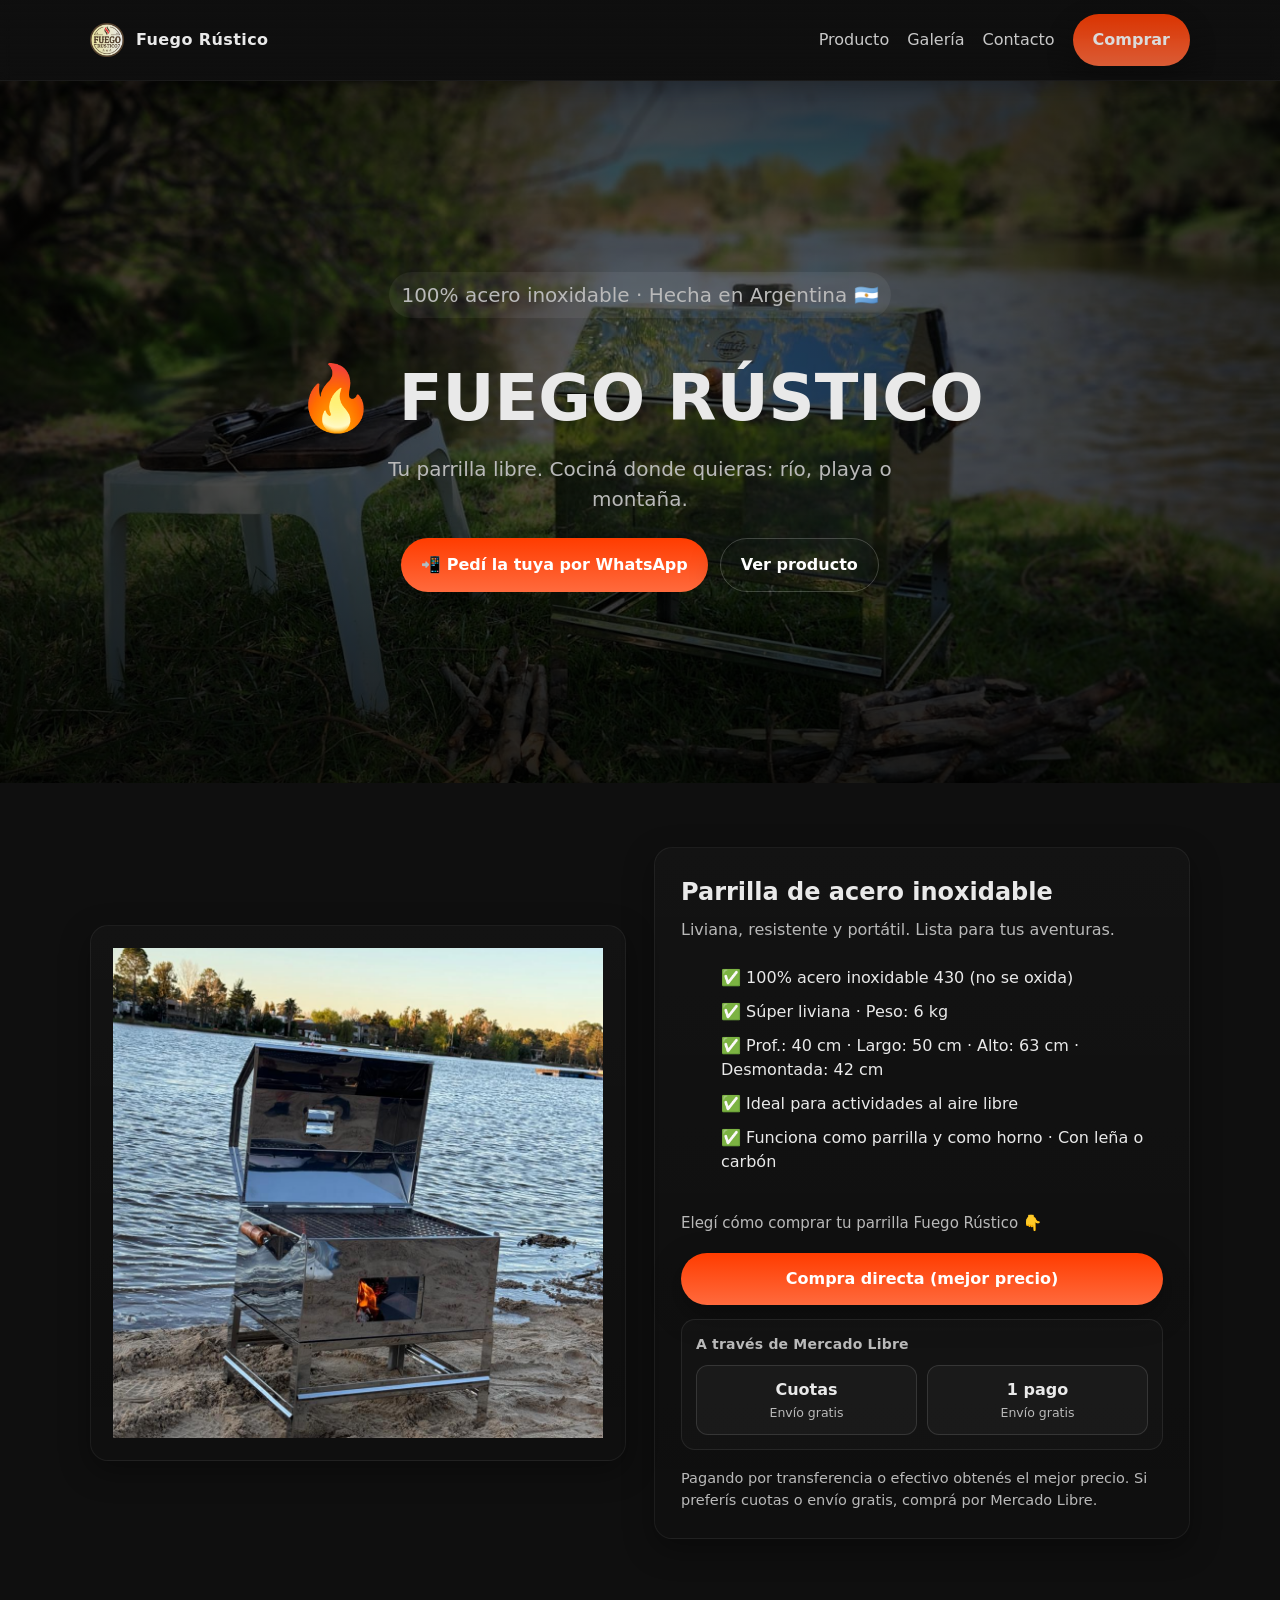
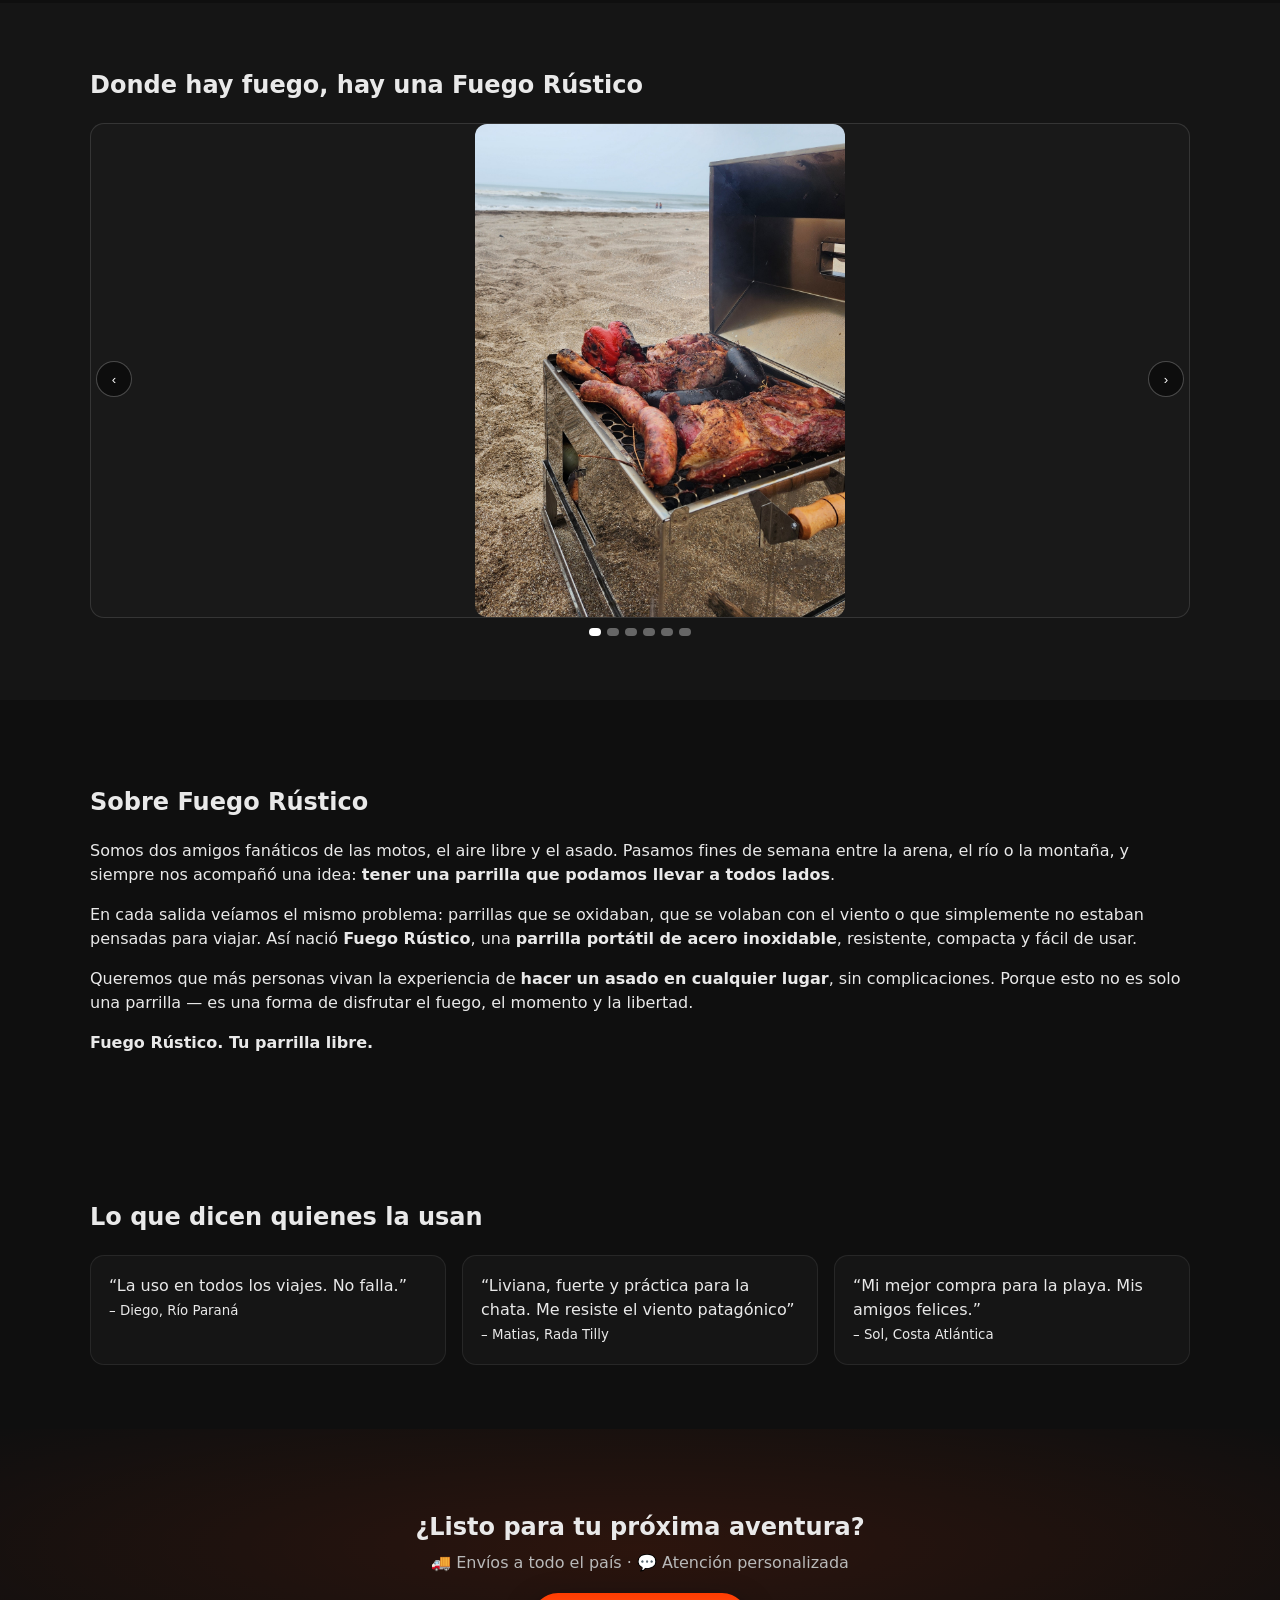
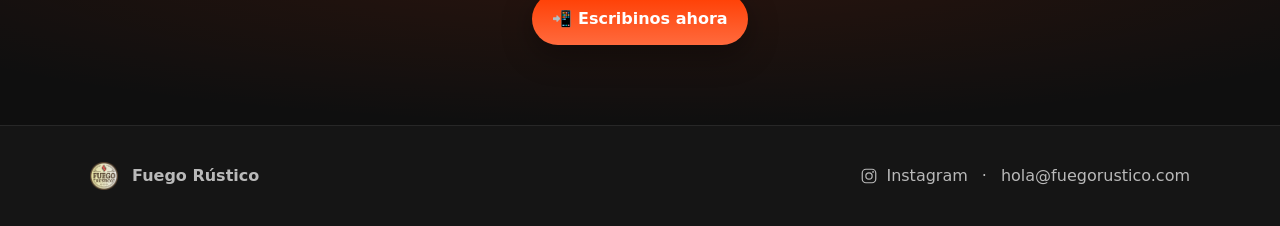
==== index.html @ a50e9779 "Update index.html" ====
<!DOCTYPE html>
<html lang="es">
<head>
  <meta charset="utf-8" />
  <meta name="viewport" content="width=device-width, initial-scale=1" />
  
  <title>Fuego Rústico — Tu parrilla libre</title>
  <meta name="description" content="Parrillas portátiles de acero inoxidable (Argentina). Llevá el fuego a donde quieras: río, playa o montaña. Compra directa o Mercado Libre." />
  <link rel="canonical" href="https://fuegorustico.com/">
  
  <!-- Open Graph (social/WhatsApp/FB/IG) -->
  <meta property="og:type" content="website">
  <meta property="og:site_name" content="Fuego Rústico">
  <meta property="og:title" content="Fuego Rústico — Tu parrilla libre">
  <meta property="og:description" content="Parrillas portátiles de acero inoxidable (Argentina). Llevá el fuego a donde quieras.">
  <meta property="og:url" content="https://fuegorustico.com/">
  <meta property="og:image" content="https://fuegorustico.com/assets/og-image.png">
  <meta property="og:image:width" content="1200">
  <meta property="og:image:height" content="630">
  <meta property="og:locale" content="es_AR">
  
  <!-- Twitter/X -->
  <meta name="twitter:card" content="summary_large_image">
  <meta name="twitter:title" content="Fuego Rústico — Tu parrilla libre">
  <meta name="twitter:description" content="Parrillas portátiles de acero inoxidable (Argentina).">
  <meta name="twitter:image" content="https://fuegorustico.com/assets/og-image.png">
  
  <!-- PWA / color del browser -->
  <meta name="theme-color" content="#ff3c00">
  
  <!-- Iconografía -->
  <link rel="icon" href="/assets/favicon.png">
  <link rel="apple-touch-icon" href="/assets/favicon.png">
  
  <!-- Performance -->
  <link rel="preload" as="image" href="/assets/hero.jpeg" imagesrcset="/assets/hero.jpeg">
  <link rel="preconnect" href="https://fonts.gstatic.com" crossorigin>

  <script type="application/ld+json">
  {
    "@context":"https://schema.org",
    "@type":"Organization",
    "name":"Fuego Rústico",
    "url":"https://fuegorustico.com/",
    "logo":"https://fuegorustico.com/assets/logo.png",
    "sameAs":["https://www.instagram.com/fuegorustico"]
  }
  </script>
  
  <script type="application/ld+json">
  {
    "@context":"https://schema.org",
    "@type":"WebSite",
    "name":"Fuego Rústico",
    "url":"https://fuegorustico.com/"
  }
  </script>

  <script type="application/ld+json">
  {
    "@context":"https://schema.org",
    "@type":"Product",
    "name":"Parrilla portátil de acero inoxidable",
    "brand":{"@type":"Brand","name":"Fuego Rústico"},
    "image":"https://fuegorustico.com/assets/producto-1.png",
    "description":"Parrilla portátil 100% acero inoxidable. Liviana, resistente y pensada para cocinar al aire libre: playa, río o montaña.",
    "material":"Stainless Steel",
    "category":"OutdoorGrill",
    "url":"https://fuegorustico.com/#producto"
  }
  </script>

  <style>
    :root{
      --bg:#0f0f0f; --bg-2:#151515; --text:#e9e9e9; --muted:#b9b9b9; --brand:#ff3c00; --brand-2:#ff6a3d;
      --radius:18px; --shadow:0 10px 30px rgba(0,0,0,.35)
    }
    *{box-sizing:border-box}
    html,body{height:100%}
    body{margin:0; font-family: system-ui,-apple-system,Segoe UI,Roboto,Inter,Arial,sans-serif; color:var(--text); background:var(--bg); line-height:1.5}
    a{color:inherit; text-decoration:none}
    img{max-width:100%; display:block}

    /* Layout */
    .container{width:min(1100px,92%); margin-inline:auto}

    header{position:sticky; top:0; z-index:20; backdrop-filter:saturate(160%) blur(6px);
      background:linear-gradient(180deg, rgba(15,15,15,.9), rgba(15,15,15,.5) 60%, rgba(15,15,15,0));
      border-bottom:1px solid rgba(255,255,255,.05); box-shadow:0 6px 20px rgba(0,0,0,.25);
    }
    .nav{display:flex; align-items:center; justify-content:space-between; padding:14px 0}
    .brand{display:flex; align-items:center; gap:12px}
    .brand img{width:34px; height:34px; border-radius:8px}
    .brand .title{font-weight:700; letter-spacing:.4px}

    nav{display:flex; align-items:center; gap:18px}
    nav a{opacity:.85}
    nav a:hover{opacity:1}

    .btn{display:inline-flex; align-items:center; justify-content:center; padding:14px 20px; border-radius:999px; background:linear-gradient(180deg,var(--brand),var(--brand-2)); color:white; font-weight:700; box-shadow:var(--shadow); border:none; cursor:pointer}
    .btn.ghost{background:transparent; border:1px solid rgba(255,255,255,.2)}
    .btn.secondary{background:transparent; border:1px solid rgba(255,255,255,.2)}

    .menu-toggle{display:none; background:none; border:none; color:var(--text); font-size:26px; cursor:pointer; line-height:1}

    /* Hero */
    .hero{position:relative; isolation:isolate; min-height:78vh; display:grid; place-items:center; text-align:center}
    .hero::before{content:''; position:absolute; inset:0; z-index:-2; background:url('/assets/hero.jpeg') center/cover no-repeat fixed}
    .hero::after{content:''; position:absolute; inset:0; z-index:-1; background:radial-gradient(80% 60% at 50% 40%, rgba(0,0,0,.55), rgba(0,0,0,.85))}
    .hero h1{font-size:clamp(36px,6vw,64px); margin:8px 0}
    .hero p{color:var(--muted); font-size:clamp(16px,2.2vw,20px); margin:0 0 24px; max-width:600px; margin-inline:auto}
    .cta{display:flex; gap:12px; justify-content:center; flex-wrap:wrap}

    /* Sections */
    .section{padding:64px 0; background:var(--bg)}
    .card{background:linear-gradient(180deg, rgba(255,255,255,.02), rgba(255,255,255,.0)); border:1px solid rgba(255,255,255,.06); border-radius:var(--radius); box-shadow:var(--shadow)}
    .grid{display:grid; gap:28px}
    @media(min-width:900px){.grid-cols-2{grid-template-columns:1fr 1fr; align-items:center}}

    .list{display:grid; gap:10px; margin-top:14px}
    .list li{display:flex; align-items:center; gap:10px; color:var(--text)}
    .chip{display:inline-flex; align-items:center; gap:8px; padding:8px 12px; border-radius:999px; background:rgba(255,255,255,.06); font-size:14px}

    /* Buy block */
    .buy{display:grid; gap:14px; margin-top:18px}
    .buy-primary{width:100%; text-align:center}
    .ml{border:1px solid rgba(255,255,255,.08); border-radius:14px; padding:14px; background:rgba(255,255,255,.02)}
    .ml-head{display:flex; align-items:center; justify-content:space-between; margin-bottom:10px}
    .ml-label{color:var(--muted); font-size:14px; font-weight:600; letter-spacing:.2px}
    .ml-options{display:grid; grid-template-columns:1fr 1fr; gap:10px}
    .ml-option{display:grid; align-content:center; gap:2px; padding:12px 14px; border-radius:12px; border:1px solid rgba(255,255,255,.12); background:rgba(255,255,255,.03); color:var(--text); text-align:center; transition:transform .15s ease, border-color .15s ease, background .15s ease}
    .ml-option strong{font-weight:800}
    .ml-option small{color:var(--muted); font-size:12.5px}
    .ml-option:hover{transform:translateY(-1px); border-color:rgba(255,255,255,.24); background:rgba(255,255,255,.06)}
    .buy-hint{color:var(--muted); margin:4px 0 0; font-size:14.5px}

    /* Carousel (fit: no recorta) */
    .carousel{position:relative; margin-top:16px}
    .c-viewport{
      overflow:hidden; border-radius:14px;
      height: clamp(260px, 60vh, 640px); /* desktop/tablet */
      background: rgba(255,255,255,.02);
    }
    .c-track{display:flex; height:100%; transition:transform .4s ease; will-change:transform}
    .c-slide{
      min-width:100%; height:100%;
      display:flex; align-items:center; justify-content:center;
      padding:8px; /* respiro alrededor */
    }
    .c-slide img{
      max-height:100%;
      height:100%;
      width:auto;
      object-fit: contain;           /* NO recorta */
      border-radius:12px;
      aspect-ratio: auto !important; /* anula el 3/4 aquí */
    }

    /* Unifica altura del carrusel y centra todas las fotos */
    .c-viewport {
      display: flex;
      align-items: center;
      justify-content: center;
      height: clamp(240px, 55vh, 600px); /* altura constante adaptable */
      background: rgba(255,255,255,.02);
      border-radius: 14px;
      overflow: hidden;
    }
    
    .c-slide {
      display: flex;
      align-items: center;
      justify-content: center;
      min-width: 100%;
      height: 100%;
      padding: 8px;
    }
    
    .c-slide img {
      width: auto;
      height: 100%;
      max-height: 100%;
      object-fit: contain; /* muestra toda la imagen sin recortar */
      border-radius: 12px;
    }
    
    /* En mobile, reducimos altura */
    @media (max-width: 768px) {
      .c-viewport {
        height: clamp(200px, 45vh, 420px);
      }
    }

    
    /* Controles */
    .c-prev,.c-next{
      position:absolute; top:50%; transform:translateY(-50%); z-index:2;
      background:rgba(0,0,0,.45); border:1px solid rgba(255,255,255,.25);
      color:white; width:36px; height:36px; border-radius:999px; display:grid; place-items:center; cursor:pointer
    }
    .c-prev{left:6px} .c-next{right:6px}
    .c-dots{display:flex; gap:6px; justify-content:center; margin-top:10px}
    .c-dot{width:8px; height:8px; border-radius:999px; background:rgba(255,255,255,.35); border:0}
    .c-dot[aria-current="true"]{background:white}
    
    /* Mobile: altura más contenida */
    @media (max-width: 780px){
      .c-viewport{ height: clamp(220px, 55vh, 560px); }
    }

    /* Testimonials */
    .quotes{display:grid; gap:16px; grid-template-columns:repeat(3,1fr)}
    @media(max-width:900px){.quotes{grid-template-columns:1fr}}
    .quote{padding:18px; border:1px solid rgba(255,255,255,.08); border-radius:14px; background:var(--bg-2)}

    /* Footer */
    footer{padding:36px 0; border-top:1px solid rgba(255,255,255,.08); background:var(--bg-2); color:var(--muted)}
    .social{display:flex; gap:14px; align-items:center; flex-wrap:wrap}

    /* Mobile nav */
    @media (max-width: 780px) {
      nav{position:absolute; top:64px; right:0; background:rgba(0,0,0,0.95); flex-direction:column; align-items:flex-start; padding:20px; border-radius:0 0 0 14px; display:none}
      nav.show{display:flex}
      .menu-toggle{display:block}
    }

    /* --- FIX CAROUSEL MOBILE (no recortes y 1 slide por vista) --- */
    .c-track{ gap:0; } /* sin separación entre slides */
    
    .c-slide{
      flex: 0 0 100%;   /* ocupa exactamente el 100% del viewport */
      min-width: 100%;
      box-sizing: border-box;
      padding: 0;       /* evita que el padding empuje y se asome la siguiente */
    }
    
    /* Desktop/tablet: altura uniforme y contienen la imagen */
    @media (min-width: 769px){
      .c-viewport{ height: clamp(320px, 55vh, 620px); }
      .c-slide{ height: 100%; display:flex; align-items:center; justify-content:center; }
      .c-slide img{
        max-height:100%;
        width:auto;
        height:100%;
        object-fit: contain;
        border-radius:12px;
      }
    }
    
    /* Mobile: que la altura se adapte y la imagen no se recorte */
    @media (max-width: 768px){
      .c-viewport{ height: auto; }          /* deja que crezca en alto si la foto lo necesita */
      .c-slide{ height: auto; }
      .c-slide img{
        width: 100%;
        height: auto !important;            /* anula el height:100% anterior */
        max-height: none;
        object-fit: contain;                 /* no recorta */
        border-radius: 10px;
      }
    }

    
  
/* === CONSOLIDADO: Carousel (override final) === */
.carousel{position:relative; margin-top:16px}
.c-viewport{
  display:flex; align-items:center; justify-content:center;
  overflow:hidden; border-radius:14px;
  height: clamp(320px, 55vh, 620px);
  background: rgba(255,255,255,.02);
  border:1px solid rgba(255,255,255,.12);
}
.c-track{display:flex; height:100%; transition:transform .4s ease; will-change:transform; gap:0}
.c-slide{flex:0 0 100%; min-width:100%; height:100%; display:flex; align-items:center; justify-content:center; padding:0}
.c-slide img{max-height:100%; width:auto; height:100%; object-fit:contain; border-radius:12px}

@media (max-width: 768px){
  .c-viewport{ height:auto }
  .c-slide{ height:auto }
  .c-slide img{ width:100%; height:auto; max-height:none; object-fit:contain; border-radius:10px }
}

.c-prev,.c-next{
  position:absolute; top:50%; transform:translateY(-50%); z-index:2;
  background:rgba(0,0,0,.45); border:1px solid rgba(255,255,255,.25);
  color:white; width:36px; height:36px; border-radius:999px; display:grid; place-items:center; cursor:pointer
}
.c-prev{left:6px} .c-next{right:6px}
.c-dots{display:flex; gap:6px; justify-content:center; margin-top:10px}
.c-dot{width:8px; height:8px; border-radius:999px; background:rgba(255,255,255,.35); border:0}
.c-dot[aria-current="true"]{background:white}
/* === FIN CONSOLIDADO === */
</style>
</head>
<body>
  <header>
    <div class="container nav">
      <a class="brand" href="#top">
        <img src="/assets/logo.png" alt="Fuego Rústico logo" />
        <span class="title">Fuego Rústico</span>
      </a>
      <button class="menu-toggle" aria-label="Abrir menú" aria-expanded="false" aria-controls="menu">☰</button>
      <nav id="menu">
        <a href="#producto">Producto</a>
        <a href="#galeria">Galería</a>
        <a href="#contacto">Contacto</a>
        <a class="btn" href="#contacto">Comprar</a>
      </nav>
    </div>
  </header>

  <main id="top">
    <!-- HERO -->
    <section class="hero">
      <div class="container">
        <p class="chip">100% acero inoxidable · Hecha en Argentina 🇦🇷</p>
        <h1>🔥 FUEGO RÚSTICO</h1>
        <p>Tu parrilla libre. Cociná donde quieras: río, playa o montaña.</p>
        <div class="cta">
          <a class="btn" href="https://wa.me/5491164812711?text=Hola%20Fuego%20R%C3%BAstico%2C%20quiero%20info%20de%20la%20parrilla" target="_blank" rel="noopener">📲 Pedí la tuya por WhatsApp</a>
          <a class="btn ghost" href="#producto">Ver producto</a>
        </div>
      </div>
    </section>

    <!-- PRODUCTO -->
    <section id="producto" class="section">
      <div class="container grid grid-cols-2">
        <div class="card" style="padding:22px">
          <img src="/assets/producto-1.png" alt="Parrilla Fuego Rústico abierta, acero inoxidable, lista para asar" />
        </div>
        <div class="card" style="padding:26px; display:flex; flex-direction:column; justify-content:center">
          <h2 style="margin:0 0 8px">Parrilla de acero inoxidable</h2>
          <p style="color:var(--muted); margin:0 0 10px">Liviana, resistente y portátil. Lista para tus aventuras.</p>
          <ul class="list">
            <li>✅ 100% acero inoxidable 430 (no se oxida)</li>
            <li>✅ Súper liviana · Peso: 6 kg</li>
            <li>✅ Prof.: 40 cm · Largo: 50 cm · Alto: 63 cm · Desmontada: 42 cm</li>
            <li>✅ Ideal para actividades al aire libre</li>
            <li>✅ Funciona como parrilla y como horno · Con leña o carbón</li>
          </ul>

          <!-- ACCIONES DE COMPRA (2 filas) -->
          <div class="buy">
            <p style="color:var(--muted); font-size:15px; margin:4px 0 4px;">
              Elegí cómo comprar tu parrilla Fuego Rústico 👇
            </p>

            <!-- Fila 1: acción primaria -->
            <a class="btn buy-primary"
               href="https://wa.me/5491164812711?text=Hola%20Fuego%20R%C3%BAstico%2C%20quiero%20comprar%20por%20transferencia%20o%20efectivo"
               target="_blank" rel="noopener"
               title="Precio especial pagando por transferencia o efectivo">
              Compra directa (mejor precio)
            </a>

            <!-- Fila 2: Mercado Libre (sin logo) -->
            <div class="ml">
              <div class="ml-head">
                <span class="ml-label">A través de Mercado Libre</span>
              </div>
              <div class="ml-options">
                <a class="ml-option"
                   href="https://www.mercadolibre.com.ar/parrilla-inoxidable-portatil-chulengo/p/MLA2037752669?pdp_filters=item_id:MLA2308231812"
                   target="_blank" rel="noopener" title="Pago con cuotas y envío gratis">
                  <strong>Cuotas</strong>
                  <small>Envío gratis</small>
                </a>
                <a class="ml-option"
                   href="https://www.mercadolibre.com.ar/parrilla-inoxidable-portatil--chulengo/up/MLAU3392416723?pdp_filters=item_id:MLA2308167072"
                   target="_blank" rel="noopener" title="Pago en 1 pago y envío gratis">
                  <strong>1 pago</strong>
                  <small>Envío gratis</small>
                </a>
              </div>
            </div>

            <p class="buy-hint">
              Pagando por transferencia o efectivo obtenés el mejor precio. Si preferís cuotas o envío gratis, comprá por Mercado Libre.
            </p>
          </div>

        </div>
      </div>
    </section>

    <!-- GALERÍA con CAROUSEL -->
    <section id="galeria" class="section" style="background:var(--bg-2)">
      <div class="container">
        <h2 style="margin-top:0">Donde hay fuego, hay una Fuego Rústico</h2>

        <div class="carousel" aria-label="Galería de fotos">
          <button class="c-prev" aria-label="Anterior" type="button">‹</button>
          <div class="c-viewport">
            <ul class="c-track">
              <li class="c-slide"><img src="/assets/galeria-1.jpg" alt="Parrilla en la playa al atardecer" loading="lazy" decoding="async" fetchpriority="low"></li>
              <li class="c-slide"><img src="/assets/galeria-2.jpg" alt="Parrilla con amigos en camping" loading="lazy" decoding="async" fetchpriority="low"></li>
              <li class="c-slide"><img src="/assets/galeria-3.jpg" alt="Cocinando al aire libre" loading="lazy" decoding="async" fetchpriority="low"></li>
              <li class="c-slide"><img src="/assets/galeria-4.jpg" alt="Parrilla en la montaña" loading="lazy" decoding="async" fetchpriority="low"></li>
              <li class="c-slide"><img src="/assets/galeria-5.jpg" alt="Encuentro con amigos" loading="lazy" decoding="async" fetchpriority="low"></li>
              <li class="c-slide"><img src="/assets/galeria-6.jpg" alt="Parrilla en la costa" loading="lazy" decoding="async" fetchpriority="low"></li>
            </ul>
          </div>
          <button class="c-next" aria-label="Siguiente" type="button">›</button>
          <div class="c-dots" aria-label="Indicadores"></div>
        </div>
      </div>
    </section>

    <section class="section">
    <div class="container">
      <h2>Sobre Fuego Rústico</h2>
      <p>
        Somos dos amigos fanáticos de las motos, el aire libre y el asado.
        Pasamos fines de semana entre la arena, el río o la montaña, y siempre nos acompañó una idea:
        <strong>tener una parrilla que podamos llevar a todos lados</strong>.
      </p>
      <p>
        En cada salida veíamos el mismo problema: parrillas que se oxidaban, que se volaban con el viento
        o que simplemente no estaban pensadas para viajar. Así nació <strong>Fuego Rústico</strong>,
        una <strong>parrilla portátil de acero inoxidable</strong>, resistente, compacta y fácil de usar.
      </p>
      <p>
        Queremos que más personas vivan la experiencia de <strong>hacer un asado en cualquier lugar</strong>,
        sin complicaciones. Porque esto no es solo una parrilla — es una forma de disfrutar el fuego,
        el momento y la libertad.
      </p>
      <p><strong>Fuego Rústico. Tu parrilla libre.</strong></p>
    </div>
  </section>

    
    <!-- TESTIMONIOS -->
    <section class="section">
      <div class="container">
        <h2 style="margin-top:0">Lo que dicen quienes la usan</h2>
        <div class="quotes" style="margin-top:14px">
          <div class="quote">“La uso en todos los viajes. No falla.” <br><small>– Diego, Río Paraná</small></div>
          <div class="quote">“Liviana, fuerte y práctica para la chata. Me resiste el viento patagónico” <br><small>– Matias, Rada Tilly</small></div>
          <div class="quote">“Mi mejor compra para la playa. Mis amigos felices.” <br><small>– Sol, Costa Atlántica</small></div>
        </div>
      </div>
    </section>

    <!-- CTA FINAL / CONTACTO -->
    <section id="contacto" class="section" style="padding:80px 0; background:radial-gradient(70% 60% at 50% 40%, rgba(255,60,0,.12), rgba(0,0,0,0))">
      <div class="container" style="text-align:center">
        <h2 style="margin:0 0 6px">¿Listo para tu próxima aventura?</h2>
        <p style="color:var(--muted); margin:0 0 18px">🚚 Envíos a todo el país · 💬 Atención personalizada</p>
        <a class="btn" href="https://wa.me/5491164812711?text=Hola%20Fuego%20R%C3%BAstico%2C%20quiero%20info" target="_blank" rel="noopener">📲 Escribinos ahora</a>
      </div>
    </section>
  </main>

  <footer>
    <div class="container" style="display:flex; gap:18px; justify-content:space-between; flex-wrap:wrap">
      <div class="social">
        <img src="/assets/logo.png" alt="logo" width="28" height="28" style="border-radius:8px"/>
        <strong>Fuego Rústico</strong>
      </div>
      <div class="social">
        <a href="https://instagram.com/fuegorustico" target="_blank" rel="noopener" style="display:flex; align-items:center; gap:8px">
          <svg width="18" height="18" viewBox="0 0 24 24" fill="none" aria-hidden="true">
            <rect x="3" y="3" width="18" height="18" rx="5" stroke="currentColor" stroke-width="1.6"/>
            <circle cx="12" cy="12" r="4.2" stroke="currentColor" stroke-width="1.6"/>
            <circle cx="17.4" cy="6.6" r="1.2" fill="currentColor"/>
          </svg>
          <span>Instagram</span>
        </a>
        <span>·</span>
        <a href="mailto:adm.fuegorustico@gmail.com">hola@fuegorustico.com</a>
      </div>
    </div>
  </footer>

  <script>
    // Navegación suave + cerrar menú
    document.querySelectorAll('a[href^="#"]').forEach(a=>{
      a.addEventListener('click', e=>{
        const id=a.getAttribute('href');
        if(id.length>1){
          e.preventDefault();
          document.querySelector(id).scrollIntoView({behavior:'smooth'});
          document.getElementById('menu').classList.remove('show');
          const t=document.querySelector('.menu-toggle'); if(t) t.setAttribute('aria-expanded','false');
        }
      });
    });
    const toggle = document.querySelector('.menu-toggle');
    const nav = document.getElementById('menu');
    if(toggle){ toggle.addEventListener('click', () => {
      const isOpen = nav.classList.toggle('show');
      toggle.setAttribute('aria-expanded', isOpen ? 'true' : 'false');
    });}

    // Carousel básico accesible (con defensas + prefers-reduced-motion)
(function(){
  const carousel = document.querySelector('.carousel');
  const track = document.querySelector('.c-track');
  const slides = Array.from(document.querySelectorAll('.c-slide'));
  const prev = document.querySelector('.c-prev');
  const next = document.querySelector('.c-next');
  const dotsWrap = document.querySelector('.c-dots');
  if(!carousel || !track || slides.length===0) return;

  // A11y
  track.setAttribute('role','list');
  slides.forEach((li,i)=>{
    li.setAttribute('role','group');
    li.setAttribute('aria-label', `Imagen ${i+1} de ${slides.length}`);
  });

  let index = 0, timer = null, autoMs = 5000;
  const prefersReduced = window.matchMedia && window.matchMedia('(prefers-reduced-motion: reduce)').matches;

  const go = (i)=>{
    index = (i+slides.length)%slides.length;
    track.style.transform = `translateX(-${index*100}%)`;
    (dotsWrap ? Array.from(dotsWrap.children) : []).forEach((d,di)=>d.setAttribute('aria-current', di===index ? 'true':'false'));
  };

  // Dots
  if (dotsWrap) {
    slides.forEach((_,i)=>{
      const b=document.createElement('button');
      b.className='c-dot'; b.type='button';
      b.setAttribute('aria-label',`Ir a la imagen ${i+1}`);
      b.addEventListener('click',()=>go(i));
      dotsWrap.appendChild(b);
    });
  }

  const start = ()=>{ if(!prefersReduced && !timer) timer = setInterval(()=>go(index+1), autoMs); };
  const stop  = ()=>{ if(timer) { clearInterval(timer); timer=null; } };

  prev && prev.addEventListener('click',()=>go(index-1));
  next && next.addEventListener('click',()=>go(index+1));

  // Teclado
  document.addEventListener('keydown',(e)=>{
    if(e.key==='ArrowLeft') go(index-1);
    if(e.key==='ArrowRight') go(index+1);
  });

  // Swipe
  let startX=null;
  track.addEventListener('touchstart',e=>{ startX=e.touches[0].clientX; },{passive:true});
  track.addEventListener('touchmove',e=>{
    if(startX===null) return;
    const dx=e.touches[0].clientX-startX;
    if(Math.abs(dx)>50){ go(index+(dx<0?1:-1)); startX=null; }
  },{passive:true});

  // Pausas inteligentes (viewport + visibilidad + hover)
  if ('IntersectionObserver' in window) {
    const io = new IntersectionObserver(entries=>{
      entries.forEach(en=>{ en.isIntersecting ? start() : stop(); });
    },{threshold:0.5});
    io.observe(carousel);
  } else {
    start();
  }

  document.addEventListener('visibilitychange', ()=> document.hidden ? stop() : start());
  carousel.addEventListener('mouseenter', stop);
  carousel.addEventListener('mouseleave', ()=>!document.hidden && start());

  go(0); start();
})();</script>
</body>
</html>
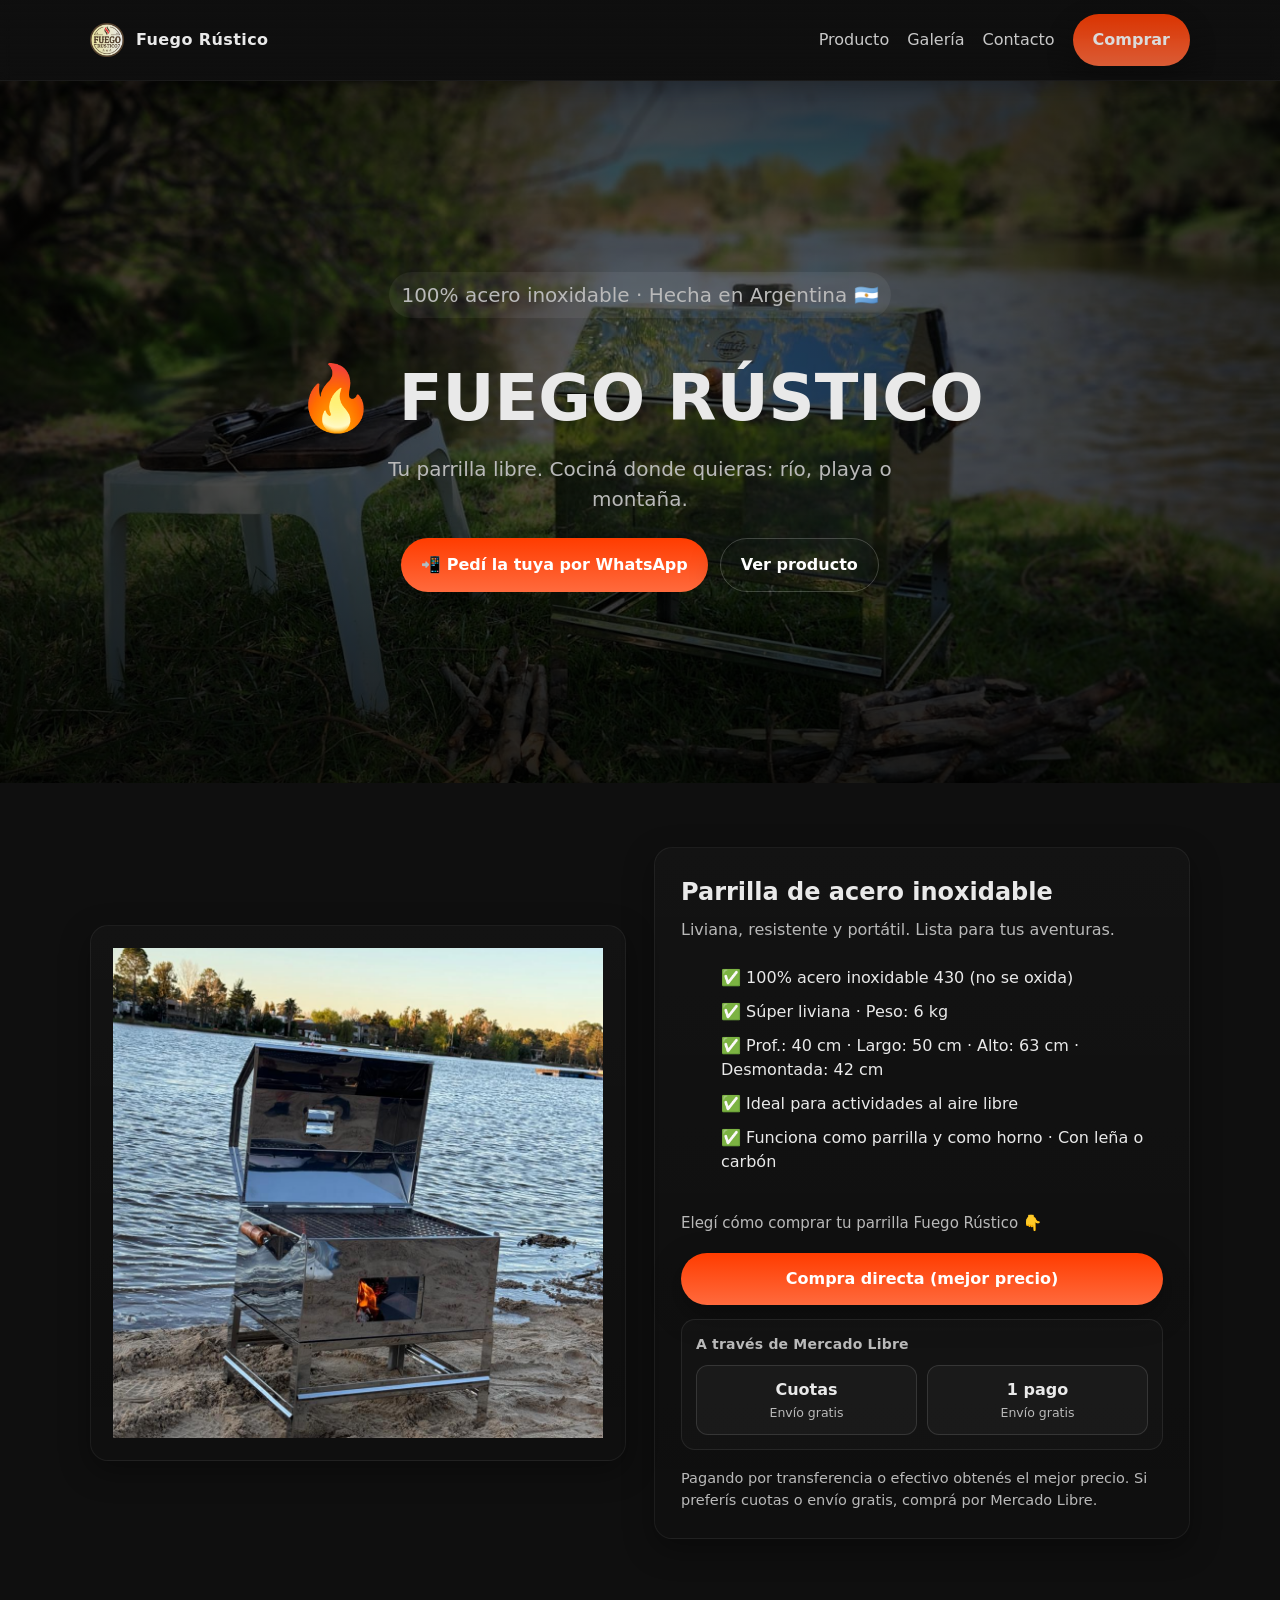
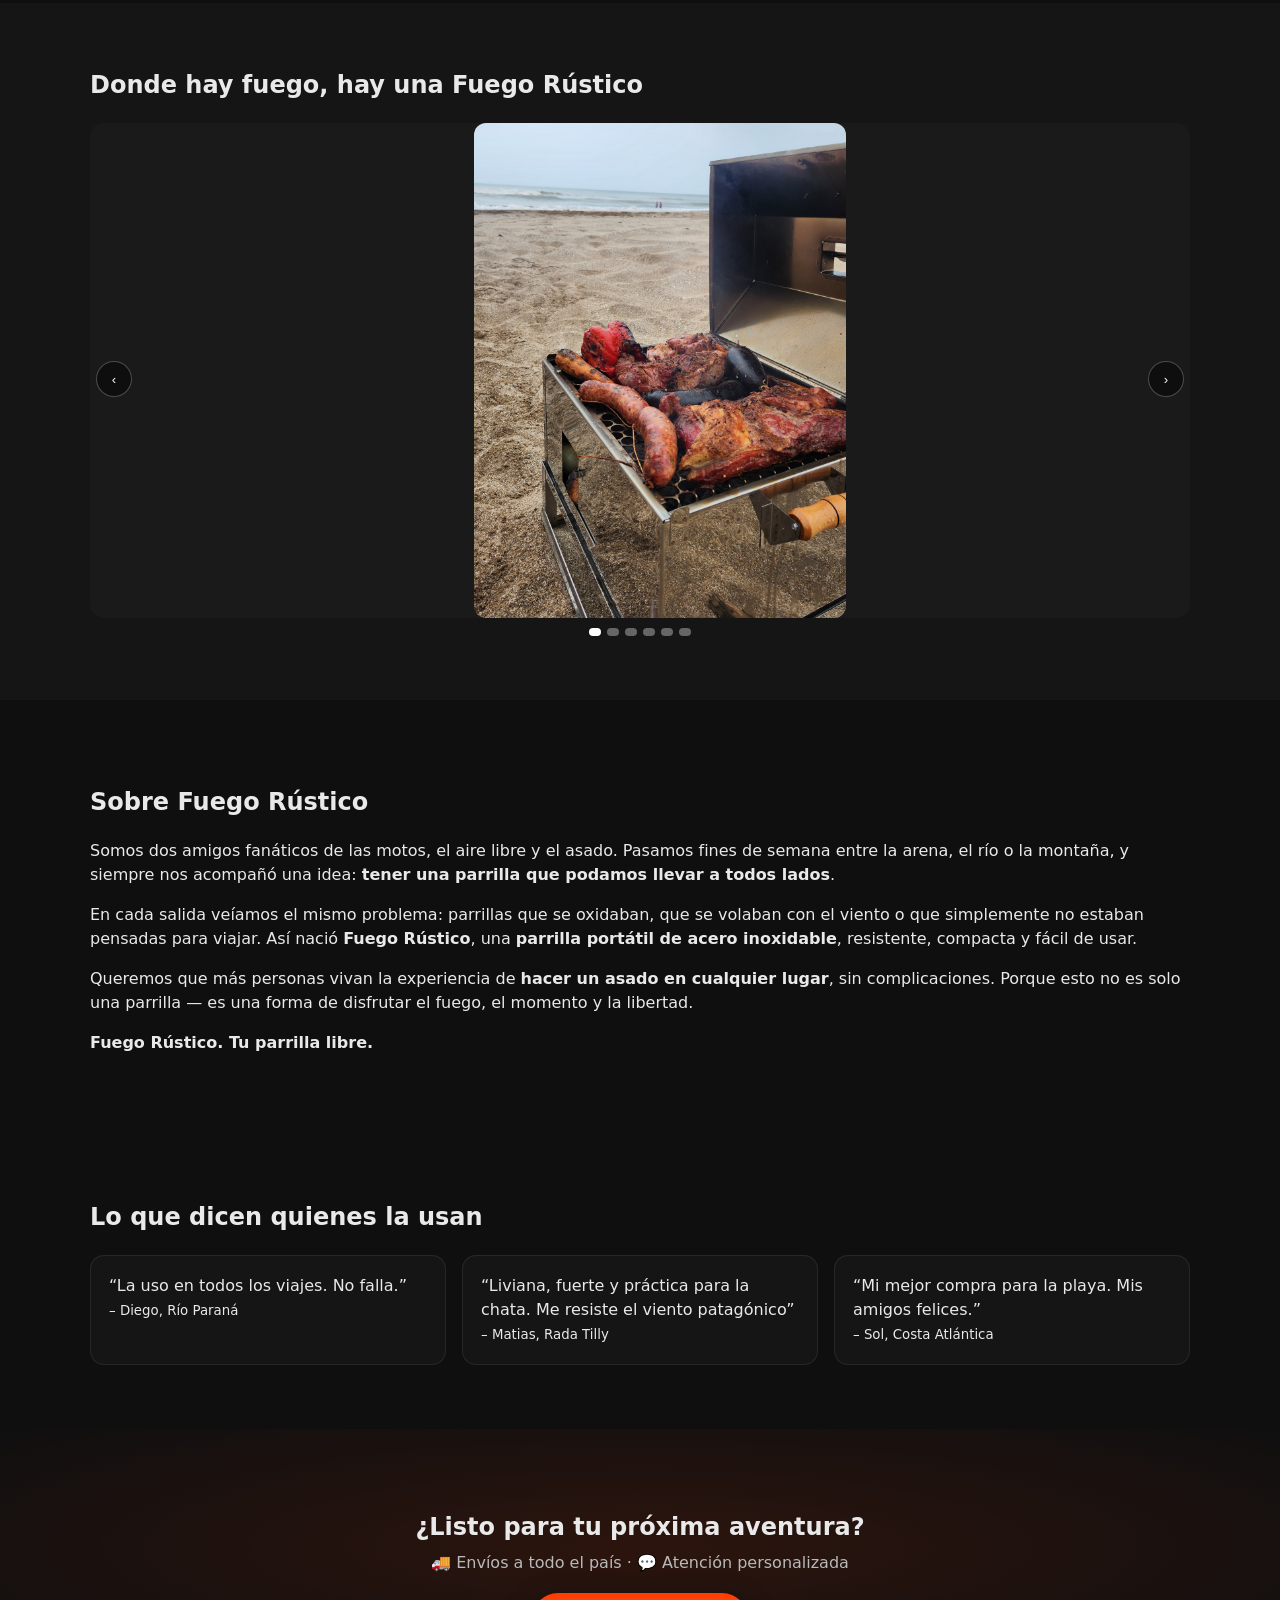
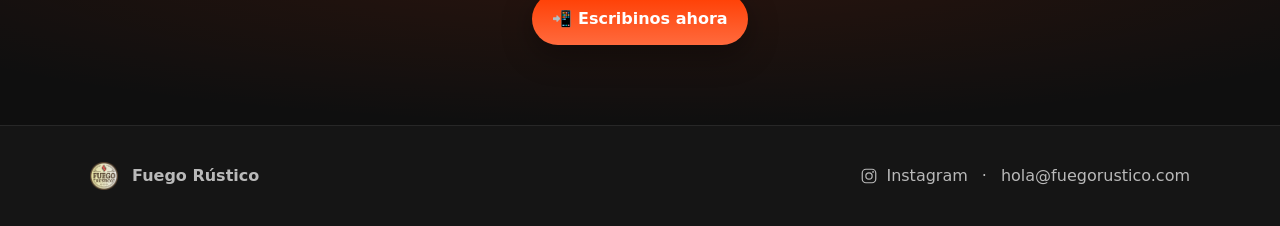
==== commit abd5cf36: "Update index.html" ====
--- a/index.html
+++ b/index.html
@@ -67,6 +67,14 @@
     "material":"Stainless Steel",
     "category":"OutdoorGrill",
     "url":"https://fuegorustico.com/#producto"
+    "offers": {
+      "@type": "Offer",
+      "url": "https://fuegorustico.com/#producto",
+      "priceCurrency": "ARS",
+      "price": "250000",
+      "availability": "https://schema.org/InStock",
+      "itemCondition": "https://schema.org/NewCondition"
+    }
   }
   </script>
 
@@ -261,37 +269,7 @@
     }
 
     
-  
-/* === CONSOLIDADO: Carousel (override final) === */
-.carousel{position:relative; margin-top:16px}
-.c-viewport{
-  display:flex; align-items:center; justify-content:center;
-  overflow:hidden; border-radius:14px;
-  height: clamp(320px, 55vh, 620px);
-  background: rgba(255,255,255,.02);
-  border:1px solid rgba(255,255,255,.12);
-}
-.c-track{display:flex; height:100%; transition:transform .4s ease; will-change:transform; gap:0}
-.c-slide{flex:0 0 100%; min-width:100%; height:100%; display:flex; align-items:center; justify-content:center; padding:0}
-.c-slide img{max-height:100%; width:auto; height:100%; object-fit:contain; border-radius:12px}
-
-@media (max-width: 768px){
-  .c-viewport{ height:auto }
-  .c-slide{ height:auto }
-  .c-slide img{ width:100%; height:auto; max-height:none; object-fit:contain; border-radius:10px }
-}
-
-.c-prev,.c-next{
-  position:absolute; top:50%; transform:translateY(-50%); z-index:2;
-  background:rgba(0,0,0,.45); border:1px solid rgba(255,255,255,.25);
-  color:white; width:36px; height:36px; border-radius:999px; display:grid; place-items:center; cursor:pointer
-}
-.c-prev{left:6px} .c-next{right:6px}
-.c-dots{display:flex; gap:6px; justify-content:center; margin-top:10px}
-.c-dot{width:8px; height:8px; border-radius:999px; background:rgba(255,255,255,.35); border:0}
-.c-dot[aria-current="true"]{background:white}
-/* === FIN CONSOLIDADO === */
-</style>
+  </style>
 </head>
 <body>
   <header>
@@ -494,79 +472,67 @@
       toggle.setAttribute('aria-expanded', isOpen ? 'true' : 'false');
     });}
 
-    // Carousel básico accesible (con defensas + prefers-reduced-motion)
-(function(){
-  const carousel = document.querySelector('.carousel');
-  const track = document.querySelector('.c-track');
-  const slides = Array.from(document.querySelectorAll('.c-slide'));
-  const prev = document.querySelector('.c-prev');
-  const next = document.querySelector('.c-next');
-  const dotsWrap = document.querySelector('.c-dots');
-  if(!carousel || !track || slides.length===0) return;
-
-  // A11y
-  track.setAttribute('role','list');
-  slides.forEach((li,i)=>{
-    li.setAttribute('role','group');
-    li.setAttribute('aria-label', `Imagen ${i+1} de ${slides.length}`);
-  });
-
-  let index = 0, timer = null, autoMs = 5000;
-  const prefersReduced = window.matchMedia && window.matchMedia('(prefers-reduced-motion: reduce)').matches;
-
-  const go = (i)=>{
-    index = (i+slides.length)%slides.length;
-    track.style.transform = `translateX(-${index*100}%)`;
-    (dotsWrap ? Array.from(dotsWrap.children) : []).forEach((d,di)=>d.setAttribute('aria-current', di===index ? 'true':'false'));
-  };
-
-  // Dots
-  if (dotsWrap) {
-    slides.forEach((_,i)=>{
-      const b=document.createElement('button');
-      b.className='c-dot'; b.type='button';
-      b.setAttribute('aria-label',`Ir a la imagen ${i+1}`);
-      b.addEventListener('click',()=>go(i));
-      dotsWrap.appendChild(b);
-    });
-  }
-
-  const start = ()=>{ if(!prefersReduced && !timer) timer = setInterval(()=>go(index+1), autoMs); };
-  const stop  = ()=>{ if(timer) { clearInterval(timer); timer=null; } };
-
-  prev && prev.addEventListener('click',()=>go(index-1));
-  next && next.addEventListener('click',()=>go(index+1));
-
-  // Teclado
-  document.addEventListener('keydown',(e)=>{
-    if(e.key==='ArrowLeft') go(index-1);
-    if(e.key==='ArrowRight') go(index+1);
-  });
-
-  // Swipe
-  let startX=null;
-  track.addEventListener('touchstart',e=>{ startX=e.touches[0].clientX; },{passive:true});
-  track.addEventListener('touchmove',e=>{
-    if(startX===null) return;
-    const dx=e.touches[0].clientX-startX;
-    if(Math.abs(dx)>50){ go(index+(dx<0?1:-1)); startX=null; }
-  },{passive:true});
-
-  // Pausas inteligentes (viewport + visibilidad + hover)
-  if ('IntersectionObserver' in window) {
-    const io = new IntersectionObserver(entries=>{
-      entries.forEach(en=>{ en.isIntersecting ? start() : stop(); });
-    },{threshold:0.5});
-    io.observe(carousel);
-  } else {
-    start();
-  }
-
-  document.addEventListener('visibilitychange', ()=> document.hidden ? stop() : start());
-  carousel.addEventListener('mouseenter', stop);
-  carousel.addEventListener('mouseleave', ()=>!document.hidden && start());
-
-  go(0); start();
-})();</script>
+    // Carousel básico accesible
+    (function(){
+      const track = document.querySelector('.c-track');
+      const slides = Array.from(document.querySelectorAll('.c-slide'));
+      const prev = document.querySelector('.c-prev');
+      const next = document.querySelector('.c-next');
+      const dotsWrap = document.querySelector('.c-dots');
+      if(!track || slides.length===0) return;
+
+      let index = 0;
+      const go = (i)=>{
+        index = (i+slides.length)%slides.length;
+        track.style.transform = `translateX(-${index*100}%)`;
+        Array.from(dotsWrap.children).forEach((d,di)=>d.setAttribute('aria-current', di===index ? 'true':'false'));
+      };
+
+      // Dots
+      slides.forEach((_,i)=>{
+        const b=document.createElement('button');
+        b.className='c-dot';
+        b.type='button';
+        b.setAttribute('aria-label','Ir a la imagen '+(i+1));
+        b.addEventListener('click',()=>go(i));
+        dotsWrap.appendChild(b);
+      });
+
+      if(prev) prev.addEventListener('click',()=>go(index-1));
+      if(next) next.addEventListener('click',()=>go(index+1));
+
+      // Teclado
+      document.addEventListener('keydown', (e)=>{
+        if(e.key==='ArrowLeft') go(index-1);
+        if(e.key==='ArrowRight') go(index+1);
+      });
+
+      // Swipe táctil
+      let startX=null;
+      track.addEventListener('touchstart',e=>{ startX=e.touches[0].clientX; },{passive:true});
+      track.addEventListener('touchmove',e=>{
+        if(startX===null) return;
+        const dx=e.touches[0].clientX-startX;
+        if(Math.abs(dx)>50){ go(index+(dx<0?1:-1)); startX=null; }
+      },{passive:true});
+
+      // Auto-play (opcional, 5s)
+      let timer=setInterval(()=>go(index+1), 5000);
+      document.querySelector('.carousel').addEventListener('mouseenter',()=>clearInterval(timer));
+      document.querySelector('.carousel').addEventListener('mouseleave',()=>{ timer=setInterval(()=>go(index+1),5000); });
+
+      go(0);
+    })();
+  </script>
 </body>
 </html>
+
+
+
+
+
+
+
+
+
+
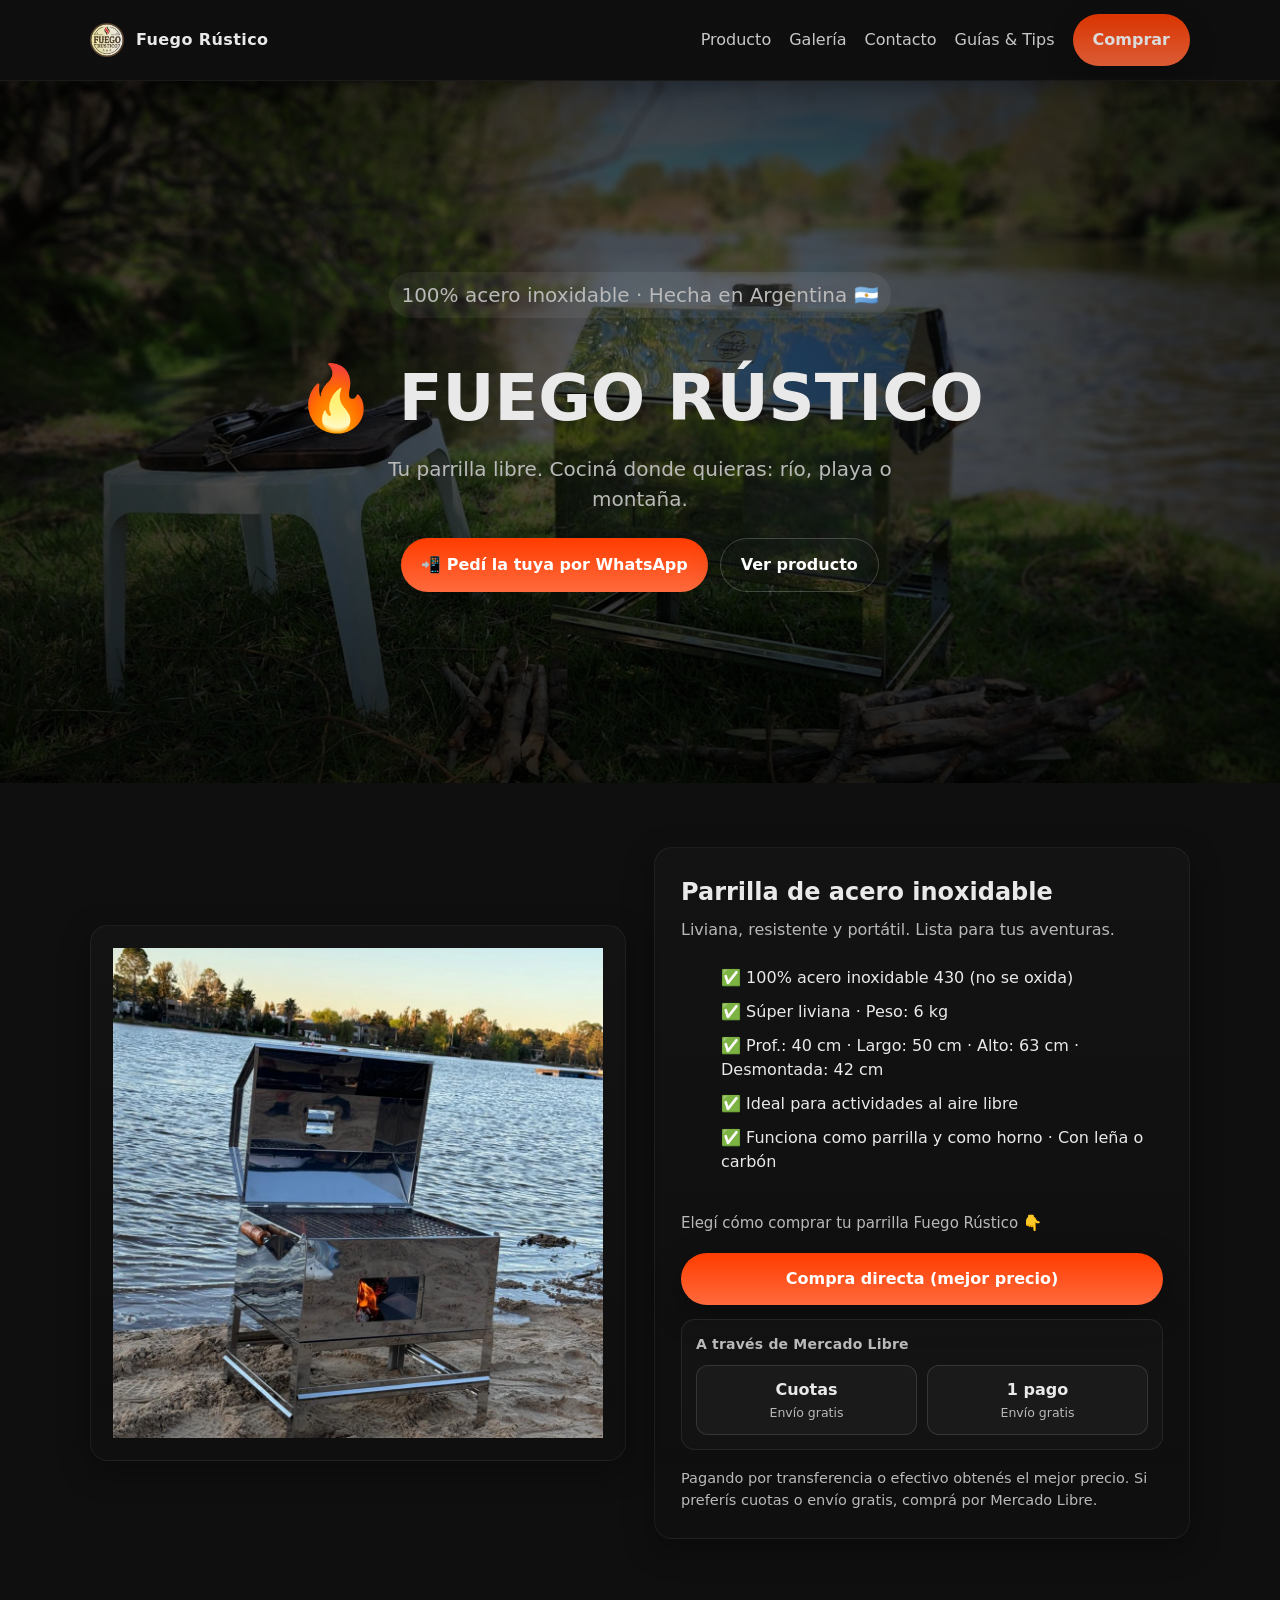
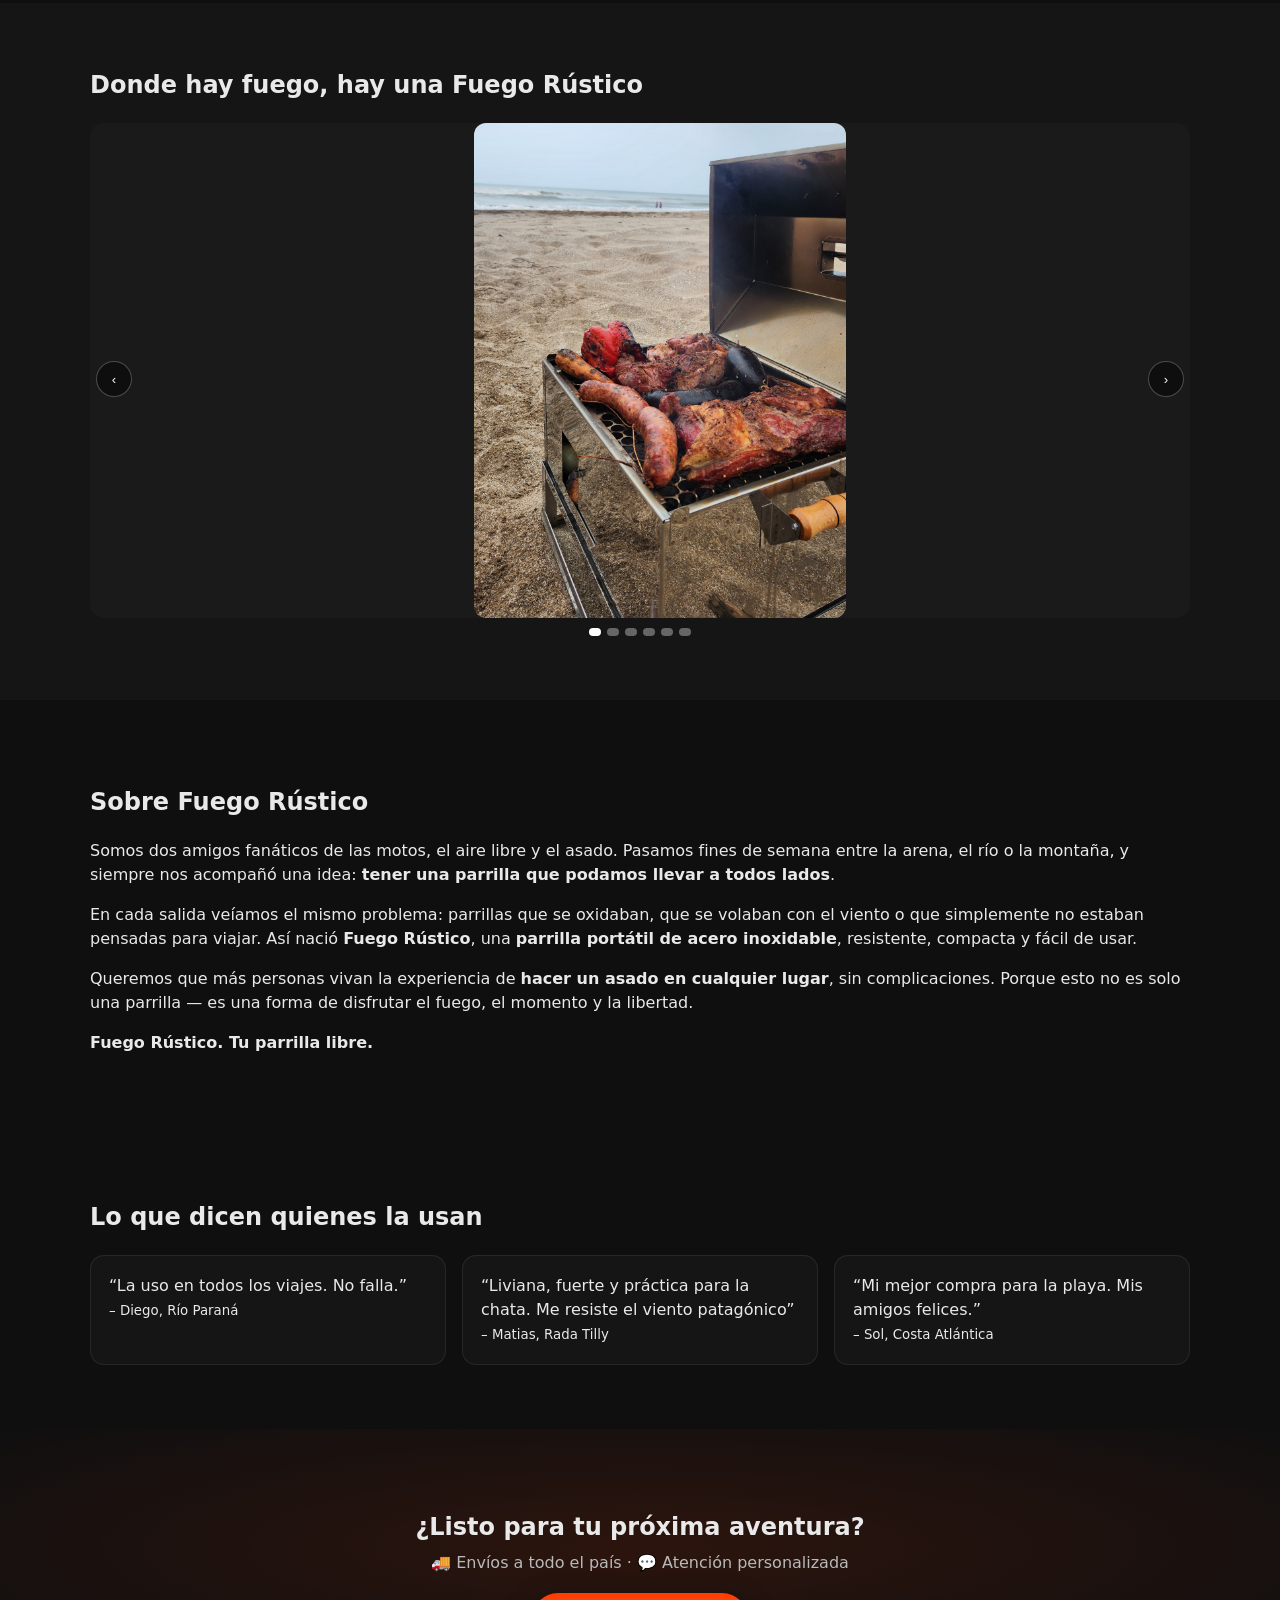
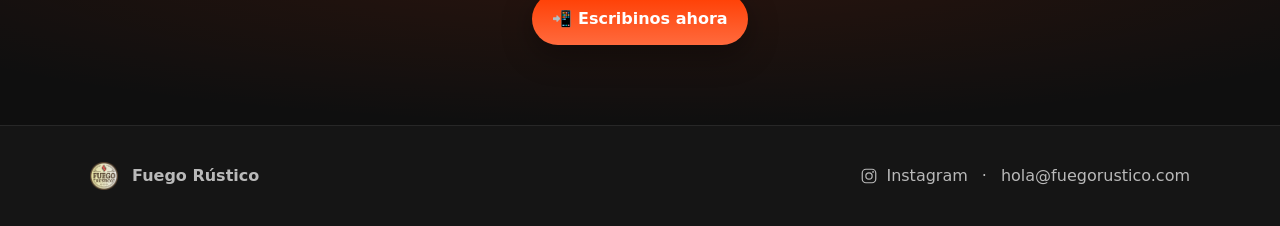
==== commit c3b9fa46: "Update index.html" ====
--- a/index.html
+++ b/index.html
@@ -66,7 +66,7 @@
     "description":"Parrilla portátil 100% acero inoxidable. Liviana, resistente y pensada para cocinar al aire libre: playa, río o montaña.",
     "material":"Stainless Steel",
     "category":"OutdoorGrill",
-    "url":"https://fuegorustico.com/#producto"
+    "url":"https://fuegorustico.com/#producto",
     "offers": {
       "@type": "Offer",
       "url": "https://fuegorustico.com/#producto",
@@ -283,6 +283,7 @@
         <a href="#producto">Producto</a>
         <a href="#galeria">Galería</a>
         <a href="#contacto">Contacto</a>
+        <a href="blog.html" class="nav-link">Guías & Tips</a>
         <a class="btn" href="#contacto">Comprar</a>
       </nav>
     </div>
@@ -536,3 +537,5 @@
 
 
 
+
+
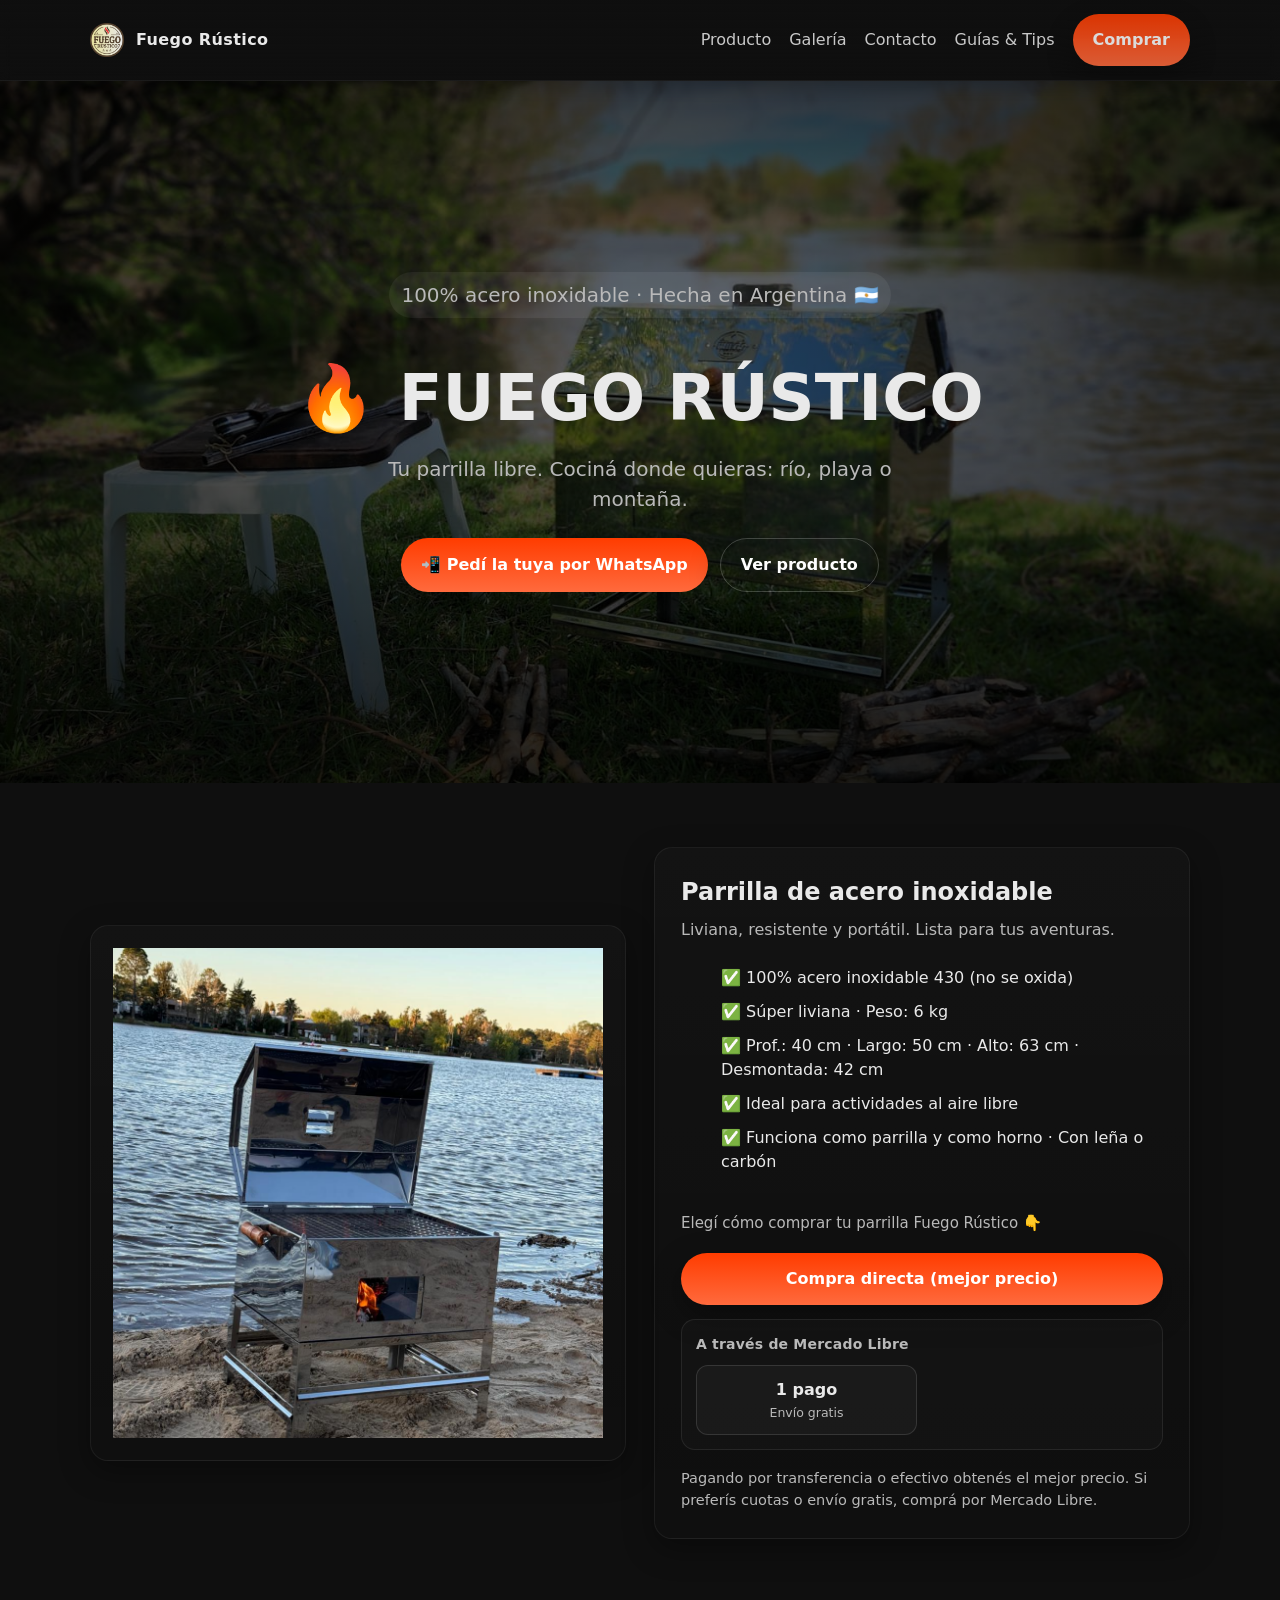
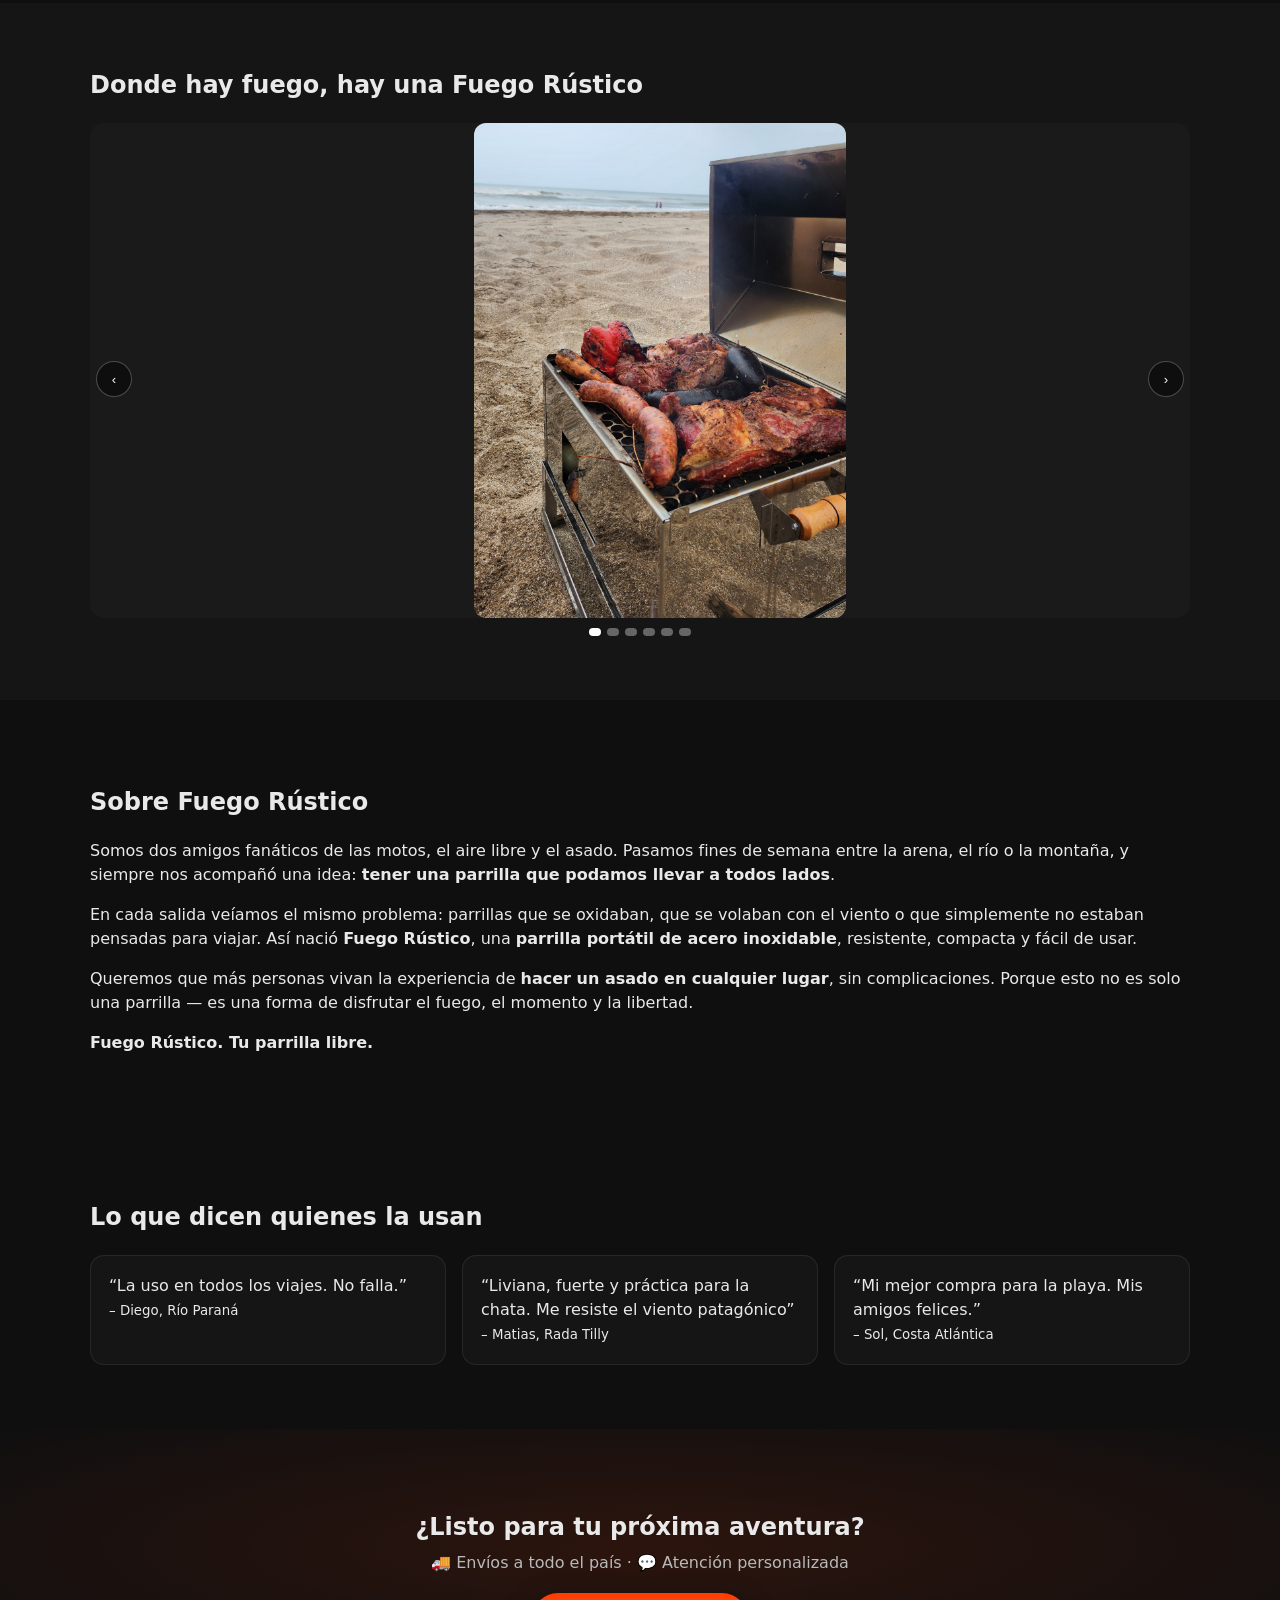
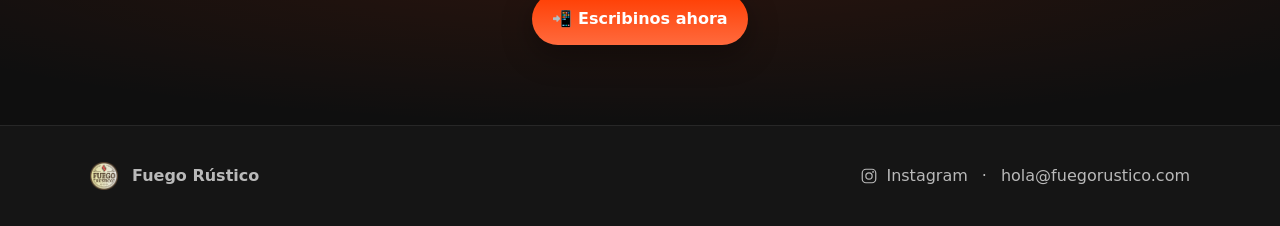
==== commit 78515f94: "Update index.html" ====
--- a/index.html
+++ b/index.html
@@ -341,13 +341,7 @@
               </div>
               <div class="ml-options">
                 <a class="ml-option"
-                   href="https://www.mercadolibre.com.ar/parrilla-inoxidable-portatil-chulengo/p/MLA2037752669?pdp_filters=item_id:MLA2308231812"
-                   target="_blank" rel="noopener" title="Pago con cuotas y envío gratis">
-                  <strong>Cuotas</strong>
-                  <small>Envío gratis</small>
-                </a>
-                <a class="ml-option"
-                   href="https://www.mercadolibre.com.ar/parrilla-inoxidable-portatil--chulengo/up/MLAU3392416723?pdp_filters=item_id:MLA2308167072"
+                   href="https://www.mercadolibre.com.ar/parrilla-inoxidable-portatil-chulengo/p/MLA2068747349?pdp_filters=item_id%3AMLA2308167072&matt_tool=89488245#origin=share&sid=share&wid=MLA2308167072&action=copy"
                    target="_blank" rel="noopener" title="Pago en 1 pago y envío gratis">
                   <strong>1 pago</strong>
                   <small>Envío gratis</small>
@@ -539,3 +533,4 @@
 
 
 
+
